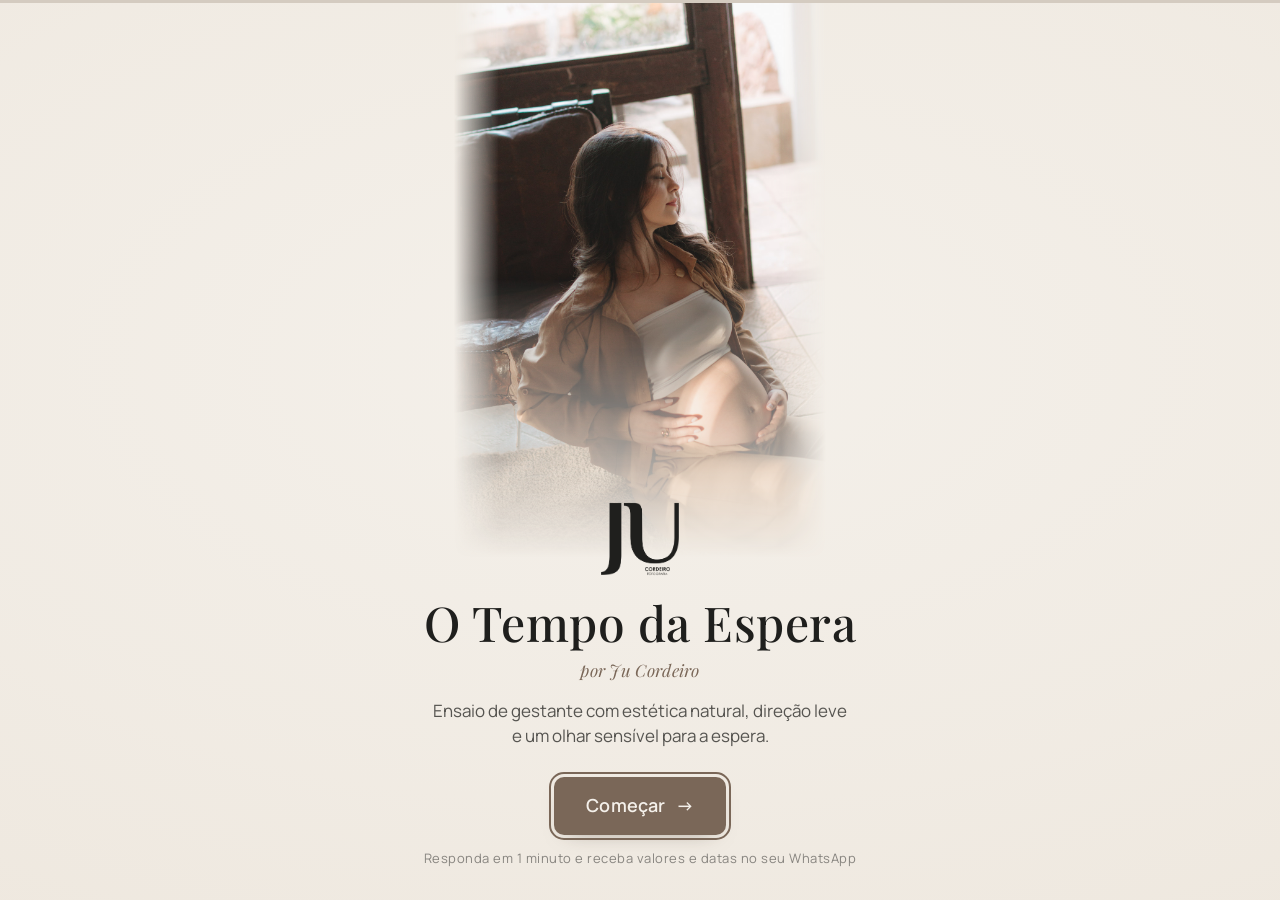
==== gestante.html @ 43895e8a "Liga o Pixel da Ju Cordeiro Co-Authored-By: Claude Opus 5.5 <noreply@anthropic.com>" ====
<!doctype html>
<html lang="pt-BR">
<head>
  <meta charset="utf-8">
  <meta name="viewport" content="width=device-width, initial-scale=1, viewport-fit=cover">
  <meta name="theme-color" content="#3D3331">
  <meta name="robots" content="noindex">
  <title>Ensaio gestante</title>
  <link rel="preconnect" href="https://fonts.googleapis.com">
  <link rel="preconnect" href="https://fonts.gstatic.com" crossorigin>
  <link rel="stylesheet" href="assets/style.css?v=202609291743">
</head>
<body class="form-page" data-form="gestante">
  <div class="progress" aria-hidden="true"><div class="progress-bar" id="progress-bar"></div></div>
  <div class="topbar is-hidden" id="topbar">
    <button class="back" id="back" type="button" aria-label="Voltar" hidden>←</button>
    <span class="progress-text" id="progress-text" aria-live="polite"></span>
  </div>
  <main id="stage"></main>

<p class="load-fail" id="load-fail" hidden>Não foi possível carregar os arquivos da pasta <b>assets/</b>. Confira se ela foi enviada junto com as páginas (assets/config.js, common.js, form.js e style.css) e abra a página em um navegador normal.</p>
  <script>setTimeout(function(){ if(!window.LP||!window.APP_CONFIG){ var e=document.getElementById('load-fail'); e.hidden=false; e.style.cssText='font:16px/1.5 system-ui,sans-serif;max-width:480px;margin:40px auto;padding:16px;border:1px solid #d33;border-radius:10px;color:#222;background:#fff'; } }, 1500);</script>
  <script src="assets/config.js?v=202609291743"></script>
  <script src="assets/common.js?v=202609291743"></script>
  <script src="assets/form.js?v=202609291743"></script>
</body>
</html>
---- assets/style.css ----
/* =====================================================================
   VISUAL — as cores e fontes vêm de config.js → tema.
   Os valores abaixo são só o padrão, caso o tema fique vazio.
   ===================================================================== */
:root {
  --bg-1: #8C8280;      /* fundo: centro */
  --bg-2: #3D3331;      /* fundo: bordas */
  --ink: #FFFFFF;       /* texto */
  --accent: #E2C3A8;    /* destaque: opção marcada, progresso, detalhes */
  --btn-1: #5B4034;     /* botão: início do degradê */
  --btn-2: #A88068;     /* botão: fim do degradê */
  --btn-ink: #FFFFFF;   /* texto do botão */
  --error: #FFB4A8;
  --display: "Playfair Display", Georgia, serif;
  --sans: "Manrope", system-ui, -apple-system, "Segoe UI", sans-serif;

  /* derivadas — não precisa mexer */
  --muted: color-mix(in srgb, var(--ink) 74%, transparent);
  --faint: color-mix(in srgb, var(--ink) 50%, transparent);
  --surface: color-mix(in srgb, var(--ink) 8%, transparent);
  --surface-2: color-mix(in srgb, var(--ink) 14%, transparent);
  --line: color-mix(in srgb, var(--ink) 26%, transparent);
  --accent-soft: color-mix(in srgb, var(--accent) 22%, transparent);
  --on-accent: var(--bg-2);
  --radius: 12px;
}

*, *::before, *::after { box-sizing: border-box; }
html { -webkit-text-size-adjust: 100%; background: var(--bg-2); }
body {
  margin: 0; min-height: 100dvh; color: var(--ink);
  font: 400 17px/1.5 var(--sans); -webkit-font-smoothing: antialiased;
  -webkit-tap-highlight-color: transparent;
}
body::before {
  content: ""; position: fixed; inset: 0; z-index: -1; pointer-events: none;
  background: radial-gradient(120% 90% at 50% 40%, var(--bg-1) 0%, color-mix(in srgb, var(--bg-1) 50%, var(--bg-2)) 55%, var(--bg-2) 100%);
}
button, input, textarea { font: inherit; color: inherit; }
a { color: inherit; }
:focus-visible { outline: 2px solid var(--accent); outline-offset: 3px; }

/* títulos em maiúsculas (tema.titulosMaiusculos) */
.caps .hero-title, .caps .hero-text, .caps .w-title, .caps .about-title { text-transform: uppercase; }

/* ---------- marca ---------- */
.brand { display: inline-flex; align-items: center; gap: 10px; font-weight: 600; font-size: 13px; letter-spacing: 3px; text-transform: uppercase; }
.brand[hidden] { display: none; }
.brand-logo { height: 44px; width: auto; max-width: 180px; object-fit: contain; }
.brand-mono {
  width: 42px; height: 42px; border-radius: 50%; display: grid; place-items: center; letter-spacing: 1px;
  background: transparent; color: var(--ink); border: 1px solid var(--line); font: 500 15px/1 var(--display);
}

/* ---------- botões ---------- */
.btn {
  display: inline-flex; align-items: center; justify-content: center; gap: 10px;
  min-height: 54px; padding: 0 28px; border-radius: 10px; border: 0; cursor: pointer;
  font-weight: 600; font-size: 17px; letter-spacing: .2px; text-decoration: none;
  transition: transform .15s, filter .2s, background .2s, opacity .2s;
}
.btn:active { transform: scale(.97); }
.btn-primary {
  color: var(--btn-ink); background: linear-gradient(100deg, var(--btn-1), var(--btn-2));
  box-shadow: 0 10px 28px -14px rgba(0, 0, 0, .6);
}
.btn-primary:hover { filter: brightness(1.08); }

/* brilho branco passando dentro do botão (tema.brilhoBotao) */
.btn-primary, .btn-wa { position: relative; overflow: hidden; isolation: isolate; }
.shine .btn-primary::after, .shine .btn-wa::after {
  content: ""; position: absolute; top: -10%; left: -70%; width: 50%; height: 120%; z-index: 1; pointer-events: none;
  background: linear-gradient(100deg, transparent 0%, rgba(255, 255, 255, .2) 30%, rgba(255, 255, 255, .75) 50%, rgba(255, 255, 255, .2) 70%, transparent 100%);
  transform: skewX(-20deg); animation: brilho 3.2s ease-in-out infinite;
}
@keyframes brilho { 0% { left: -70%; } 45%, 100% { left: 135%; } }
@media (prefers-reduced-motion: reduce) { .shine .btn-primary::after, .shine .btn-wa::after { animation: none; display: none; } }
.btn-ghost { background: transparent; color: var(--muted); padding: 0 12px; }
.btn-ghost:hover { color: var(--ink); }
.btn-lg { min-height: 58px; padding: 0 32px; font-size: 18px; }
.btn .arrow { transition: transform .2s; }
.btn:hover .arrow { transform: translateX(3px); }
.btn-wa { background: #1FA855; color: #fff; box-shadow: 0 10px 28px -14px rgba(0, 0, 0, .6); }
.btn-wa:hover { background: #178D46; }

/* =====================================================================
   PÁGINA INICIAL
   ===================================================================== */
.home { max-width: 560px; margin: 0 auto; padding: 40px 16px 48px; }
.home .sub { font: 500 20px/1.3 var(--display); margin: 32px 0 14px; }

.paths { display: grid; gap: 12px; }
.path {
  display: grid; grid-template-columns: 1fr auto; gap: 4px 16px; align-items: center;
  padding: 20px; border-radius: var(--radius); background: var(--surface); border: 1px solid var(--line);
  text-decoration: none; transition: border-color .2s, transform .15s, background .2s;
}
.path:hover { border-color: var(--accent); background: var(--surface-2); }
.path:active { transform: scale(.985); }
.path-tag { grid-column: 1; font-size: 11px; font-weight: 700; text-transform: uppercase; letter-spacing: 1.6px; color: var(--accent); }
.path-title { grid-column: 1; font: 500 20px/1.25 var(--display); }
.path-text { grid-column: 1; color: var(--muted); font-size: 15px; margin-top: 2px; }
.path-go {
  grid-column: 2; grid-row: 1 / span 3; width: 44px; height: 44px; border-radius: 50%;
  display: grid; place-items: center; background: var(--accent-soft); color: var(--accent); font-weight: 700;
}
.path-time { grid-column: 1; margin-top: 6px; font-size: 13px; color: var(--faint); font-weight: 600; }
.path-wa .path-go { background: #25D36626; color: #6EE7A0; }
.home-foot { margin-top: 36px; color: var(--faint); font-size: 13px; text-align: center; }

/* ---------- abertura (hero) ---------- */
.hero {
  position: relative; overflow: hidden; isolation: isolate; text-align: center;
  min-height: 92svh; display: flex; align-items: center; justify-content: center;
}
.hero-content { position: relative; z-index: 2; width: 100%; max-width: 640px; padding: 48px 20px 56px; }
.hero-photo { position: absolute; z-index: 1; object-fit: cover; pointer-events: none; }
.brand-hero:not([hidden]) { display: flex; flex-direction: column; justify-content: center; margin: 0 auto 22px; gap: 10px; width: fit-content; }
.brand-hero .brand-logo { height: 64px; max-width: 220px; }
.brand-hero .brand-mono { width: 52px; height: 52px; font-size: 18px; }
.brand-hero .brand-name { font-weight: 500; letter-spacing: 4px; opacity: .9; }
.hero-selo { margin: 0 0 14px; font-size: 12px; font-weight: 700; letter-spacing: 3px; text-transform: uppercase; color: var(--accent); }
.hero-title, .w-title { overflow-wrap: normal; word-break: normal; hyphens: manual; }
.hero-title {
  font: 500 clamp(32px, 9vw, 64px)/1.08 var(--display); letter-spacing: .5px;
  margin: 0 0 18px; text-wrap: balance; text-shadow: 0 2px 24px rgba(0, 0, 0, .18);
}
.hero-text {
  font: 400 clamp(16px, 4.2vw, 21px)/1.45 var(--display); letter-spacing: .6px;
  margin: 0 auto 30px; max-width: 30ch; opacity: .95; text-wrap: balance;
}
.hero-cta { min-height: 58px; padding: 0 32px; }
.hero-link { display: block; width: fit-content; margin: 18px auto 0; font-size: 15px; color: var(--muted); text-underline-offset: 4px; }
.hero-link:hover { color: var(--ink); }

/* celular: a 1ª foto ocupa o topo e se dissolve no fundo */
.hero.has-photo { align-items: flex-end; }
.hero.has-photo .hero-content { padding-top: 30svh; padding-bottom: 32px; }
.hero.has-photo .hero-content .brand-hero { display: none; }
.hero.has-photo .hero-title { font-size: clamp(28px, 7.6vw, 64px); margin-bottom: 12px; }
.hero.has-photo .hero-text { font-size: clamp(15px, 3.8vw, 21px); margin-bottom: 22px; }
.brand-top { position: absolute; z-index: 2; top: 18px; left: 0; right: 0; text-shadow: 0 1px 12px rgba(0, 0, 0, .35); }
.brand-top .brand-logo { height: 48px; }
.brand-top .brand-mono { width: 42px; height: 42px; font-size: 15px; }
.hero-left {
  inset: 0 0 auto 0; width: 100%; height: 60svh; object-position: center 20%;
  -webkit-mask-image: linear-gradient(to bottom, #000 55%, transparent 100%); mask-image: linear-gradient(to bottom, #000 55%, transparent 100%);
}
.hero.has-photo .hero-content::before {
  content: ""; position: absolute; inset: -40px 0 0; z-index: -1;
  background: linear-gradient(to bottom, transparent, color-mix(in srgb, var(--bg-2) 60%, transparent) 25%, color-mix(in srgb, var(--bg-2) 60%, transparent) 70%, transparent);
}
.hero-right { display: none; }

/* computador: fotos nas laterais, texto no centro */
@media (min-width: 900px) {
  .hero, .hero.has-photo { min-height: 100svh; align-items: center; }
  .hero.has-photo .hero-content { padding-top: 48px; padding-bottom: 56px; }
  .hero.has-photo .hero-content .brand-hero { display: flex; }
  .brand-top { display: none !important; }
  .hero.has-photo .hero-content::before { display: none; }
  .hero-left, .hero-right { display: block; top: 0; bottom: 0; height: 100%; width: 34%; object-position: center top; }
  .hero-left { left: 0; right: auto; -webkit-mask-image: linear-gradient(to right, #000 55%, transparent); mask-image: linear-gradient(to right, #000 55%, transparent); }
  .hero-right { right: 0; -webkit-mask-image: linear-gradient(to left, #000 55%, transparent); mask-image: linear-gradient(to left, #000 55%, transparent); }
  .hero.one-photo .hero-left { width: 42%; }
  .hero.one-photo .hero-content { margin-left: 34%; }
}

/* logo em imagem: tamanhos por lugar */
.brand-hero .brand-logo { height: 96px; max-width: 240px; }
.brand-top .brand-logo { height: 76px; max-width: 200px; }
.step-welcome .brand-logo { height: 84px; max-width: 220px; }

/* ---------- apresentação e quadro de fotos ---------- */
.about { margin: 0 0 8px; }
.about-title { font: 500 22px/1.3 var(--display); letter-spacing: .6px; margin: 0 0 10px; }
.about-text { color: var(--muted); margin: 0 0 18px; }
.gallery { display: grid; gap: 6px; grid-template-columns: repeat(3, 1fr); }
.gallery.n1 { grid-template-columns: 1fr; }
.gallery.n2, .gallery.n4 { grid-template-columns: repeat(2, 1fr); }
.gallery.n5 .g-item:first-child { grid-row: span 2; }
.g-item {
  display: block; padding: 0; border: 0; border-radius: 8px; overflow: hidden; cursor: zoom-in;
  aspect-ratio: 3 / 4; background: var(--surface);
}
.gallery.n1 .g-item { aspect-ratio: 4 / 5; }
.gallery.n5 .g-item:first-child { aspect-ratio: auto; }
.g-item img { width: 100%; height: 100%; object-fit: cover; display: block; transition: transform .4s; }
.g-item:hover img { transform: scale(1.04); }
.gallery-strip { margin: 0 auto 26px; max-width: 360px; width: 100%; }

.lightbox {
  position: fixed; inset: 0; z-index: 50; background: rgba(12, 11, 10, .94);
  display: grid; place-items: center; padding: 56px 12px; animation: fade .2s ease;
}
.lightbox img { max-width: 100%; max-height: 100%; object-fit: contain; border-radius: 6px; }
.lb-close, .lb-nav {
  position: absolute; border: 0; background: rgba(255, 255, 255, .12); color: #fff; cursor: pointer;
  width: 44px; height: 44px; border-radius: 50%; font-size: 28px; line-height: 1; display: grid; place-items: center;
}
.lb-close { top: 10px; right: 10px; }
.lb-nav { top: 50%; transform: translateY(-50%); }
.lb-prev { left: 8px; } .lb-next { right: 8px; }
@keyframes fade { from { opacity: 0; } }

/* =====================================================================
   FORMULÁRIO
   ===================================================================== */
.form-page { display: flex; flex-direction: column; min-height: 100dvh; overflow-x: hidden; }

.progress { position: fixed; inset: 0 0 auto 0; height: 3px; background: var(--surface-2); z-index: 10; }
.progress-bar { height: 100%; width: 0; background: var(--accent); transition: width .5s cubic-bezier(.2, .8, .2, 1); }

.topbar {
  position: fixed; top: 3px; left: 0; right: 0; z-index: 9; height: 52px;
  display: flex; align-items: center; justify-content: space-between; padding: 0 8px 0 4px;
  background: color-mix(in srgb, var(--bg-2) 30%, transparent);
  -webkit-backdrop-filter: blur(10px); backdrop-filter: blur(10px); transition: opacity .3s;
}
.topbar.is-hidden { opacity: 0; pointer-events: none; }
.back {
  width: 44px; height: 44px; border: 0; background: none; border-radius: 50%; cursor: pointer;
  font-size: 22px; color: var(--muted); display: grid; place-items: center;
}
.back:hover { color: var(--ink); background: var(--surface); }
.progress-text { font-size: 12px; font-weight: 700; letter-spacing: 1px; color: var(--muted); padding-right: 8px; font-variant-numeric: tabular-nums; }

#stage { flex: 1; display: flex; position: relative; }
.step {
  width: 100%; max-width: 600px; margin: 0 auto; padding: 88px 20px 40px;
  display: flex; flex-direction: column; justify-content: center; min-height: 100dvh;
  transition: opacity .32s ease, transform .42s cubic-bezier(.2, .8, .2, 1);
}
.step.enter { opacity: 0; transform: translateY(28px); }
.step.enter-back { opacity: 0; transform: translateY(-28px); }
.step.leave { opacity: 0; transform: translateY(-28px); transition-duration: .22s; }
.step.leave-back { opacity: 0; transform: translateY(28px); transition-duration: .22s; }
@media (prefers-reduced-motion: reduce) { .step, .progress-bar { transition: none !important; } }

.q-num { margin: 0 0 10px; font-size: 12px; font-weight: 700; letter-spacing: 2px; text-transform: uppercase; color: var(--accent); }
.q-title { font: 500 clamp(25px, 6.6vw, 36px)/1.22 var(--display); margin: 0 0 8px; text-wrap: balance; }
.q-help { color: var(--muted); margin: 0 0 4px; font-size: 16px; }
.q-body { margin-top: 24px; }

.field {
  width: 100%; border: 0; border-bottom: 1.5px solid var(--line); background: transparent; color: var(--ink);
  padding: 10px 2px; font-size: 22px; border-radius: 0; outline: none; transition: border-color .2s;
  caret-color: var(--accent);
}
.field:focus { border-color: var(--accent); }
.field::placeholder { color: var(--faint); }
textarea.field { resize: none; line-height: 1.4; min-height: 96px; font-size: 19px; }

.options { display: grid; gap: 10px; }
.option {
  display: flex; align-items: center; gap: 14px; width: 100%; min-height: 58px; padding: 12px 16px;
  text-align: left; background: var(--surface); border: 1px solid var(--line); border-radius: var(--radius);
  cursor: pointer; font-size: 17px; font-weight: 500; transition: border-color .15s, background .15s, transform .12s;
}
.option:hover { border-color: color-mix(in srgb, var(--accent) 60%, var(--line)); background: var(--surface-2); }
.option:active { transform: scale(.985); }
.option .key {
  flex: none; width: 28px; height: 28px; border-radius: 7px; display: grid; place-items: center;
  font-size: 12px; font-weight: 700; border: 1px solid var(--line); color: var(--muted);
}
.option .label { flex: 1; }
.option .check { flex: none; width: 22px; height: 22px; border-radius: 50%; border: 1px solid var(--line); position: relative; }
.option[role="checkbox"] .check { border-radius: 6px; }
.option.is-on { border-color: var(--accent); background: var(--accent-soft); }
.option.is-on .key { background: var(--accent); border-color: var(--accent); color: var(--on-accent); }
.option.is-on .check { background: var(--accent); border-color: var(--accent); }
.option.is-on .check::after {
  content: ""; position: absolute; left: 7px; top: 3px; width: 5px; height: 10px;
  border: solid var(--on-accent); border-width: 0 2px 2px 0; transform: rotate(45deg);
}
.option.pulse { animation: pulse .34s ease; }
@keyframes pulse { 40% { transform: scale(.98); } }

.actions { display: flex; align-items: center; flex-wrap: wrap; gap: 10px 14px; margin-top: 28px; }
.hint { font-size: 13px; color: var(--faint); }
.error { min-height: 22px; margin: 12px 0 0; color: var(--error); font-size: 15px; font-weight: 600; }
.shake { animation: shake .35s ease; }
@keyframes shake { 20%, 60% { transform: translateX(-6px); } 40%, 80% { transform: translateX(6px); } }

/* boas-vindas e final: centralizados, como a abertura */
.step-welcome, .step-final { text-align: center; align-items: center; }
.step-welcome .brand:not([hidden]) { display: flex; flex-direction: column; gap: 10px; margin-bottom: 26px; }
.step-welcome .actions, .step-final .actions { justify-content: center; }
.w-title { font: 500 clamp(28px, 7.8vw, 48px)/1.12 var(--display); letter-spacing: .5px; margin: 0 0 16px; text-wrap: balance; }
.w-text { color: var(--muted); margin: 0 auto; max-width: 42ch; }
.w-time { margin: 14px 0 0; font-size: 13px; letter-spacing: .5px; color: var(--faint); }
.step-final .w-text { margin-bottom: 28px; }
.step-final .btn-ghost { margin-top: 10px; }
.done-mark {
  width: 76px; height: 76px; border-radius: 50%; margin-bottom: 24px; position: relative;
  border: 1px solid var(--accent); background: var(--accent-soft); animation: pop .5s cubic-bezier(.2, 1.4, .4, 1);
}
.done-mark::after {
  content: ""; position: absolute; left: 29px; top: 17px; width: 14px; height: 28px;
  border: solid var(--accent); border-width: 0 3px 3px 0; transform: rotate(45deg);
}
@keyframes pop { from { transform: scale(.4); opacity: 0; } }

/* ---------- vitrine (carrossel no meio do formulário) ---------- */
.step-galeria { text-align: center; align-items: center; }
.step-galeria .q-title { margin-bottom: 6px; }
.coverflow {
  position: relative; margin: 22px auto 0; touch-action: pan-y; user-select: none;
  width: min(100%, 480px, calc(58svh * 1.29)); aspect-ratio: 1.29;
}
.cf-slide {
  position: absolute; top: 0; left: 50%; width: 62%; aspect-ratio: 4 / 5; cursor: pointer;
  border-radius: 14px; overflow: hidden; background: var(--surface);
  transform: translateX(-50%) scale(1); opacity: 1; z-index: 3;
  box-shadow: 0 22px 44px -22px rgba(0, 0, 0, .75);
  transition: transform .7s cubic-bezier(.22, .8, .24, 1), opacity .7s ease, filter .7s ease;
}
.cf-slide img { width: 100%; height: 100%; object-fit: cover; display: block; pointer-events: none; -webkit-user-drag: none; }
.cf-slide.is-left  { transform: translateX(-112%) scale(.78); opacity: .75; filter: brightness(.55) saturate(.85); z-index: 2; }
.cf-slide.is-right { transform: translateX(12%) scale(.78);   opacity: .75; filter: brightness(.55) saturate(.85); z-index: 2; }
.cf-slide.is-hidden-left  { transform: translateX(-150%) scale(.6); opacity: 0; z-index: 1; pointer-events: none; }
.cf-slide.is-hidden-right { transform: translateX(50%) scale(.6);   opacity: 0; z-index: 1; pointer-events: none; }
.cf-slide.is-center { cursor: grab; }
@media (prefers-reduced-motion: reduce) { .cf-slide { transition: opacity .3s; } }
.car-dots { display: flex; justify-content: center; gap: 8px; margin-top: 16px; }
.car-dots button {
  width: 7px; height: 7px; padding: 0; border: 0; border-radius: 99px; cursor: pointer;
  background: var(--line); transition: width .3s, background .3s;
}
.car-dots button.on { width: 22px; background: var(--accent); }
.step-galeria .actions { justify-content: center; margin-top: 22px; }

/* ---------- abertura do formulário com fotos nas laterais (capa) ---------- */
.step.welcome-cover { max-width: none; padding: 0; position: relative; overflow: hidden; justify-content: flex-end; }
.wc-photo { position: absolute; top: 0; z-index: 0; object-fit: cover; object-position: center top; pointer-events: none; }
.wc-content { position: relative; z-index: 1; width: 100%; max-width: 600px; margin: 0 auto; padding: 0 20px 36px; display: flex; flex-direction: column; align-items: center; }
/* celular: as duas fotos no alto, cada uma de um lado, dissolvendo no centro e embaixo */
.wc-left, .wc-right {
  width: 51%; height: 62svh; object-position: center top;
  -webkit-mask-image: var(--wc-mask-x), linear-gradient(to bottom, #000 55%, transparent 100%);
  mask-image: var(--wc-mask-x), linear-gradient(to bottom, #000 55%, transparent 100%);
  -webkit-mask-composite: source-in; mask-composite: intersect;
}
.wc-left { left: 0; --wc-mask-x: linear-gradient(to right, #000 70%, transparent 100%); }
.wc-right { right: 0; --wc-mask-x: linear-gradient(to left, #000 70%, transparent 100%); }
.wc-mirror { transform: scaleX(-1); --wc-mask-x: linear-gradient(to right, #000 70%, transparent 100%); }
.welcome-cover .wc-content { padding-top: 40svh; }
.welcome-cover .wc-content::before {
  content: ""; position: absolute; inset: -60px 0 0; z-index: -1; pointer-events: none;
  background: linear-gradient(to bottom, transparent, color-mix(in srgb, var(--bg-2) 45%, transparent) 30%, color-mix(in srgb, var(--bg-2) 45%, transparent) 75%, transparent);
}
.welcome-cover .brand:not([hidden]) { margin-bottom: 18px; }
.welcome-cover .w-title { text-shadow: 0 2px 24px rgba(0, 0, 0, .25); }
/* computador: fotos de altura inteira nas laterais, texto no centro */
@media (min-width: 900px) {
  .step.welcome-cover { justify-content: center; }
  /* a foto inteira aparece (altura da tela, largura proporcional), presa embaixo nos cantos,
     com degradê para o centro e um leve degradê no topo — como uma capa */
  .wc-left, .wc-right {
    top: auto; bottom: 0; height: 100%; width: auto; max-width: 40%;
    object-fit: cover; object-position: center top;
    -webkit-mask-image: var(--wc-mask-x), linear-gradient(to bottom, transparent 0, #000 14%);
    mask-image: var(--wc-mask-x), linear-gradient(to bottom, transparent 0, #000 14%);
  }
  .wc-left { --wc-mask-x: linear-gradient(to right, #000 62%, transparent 100%); }
  .wc-right { --wc-mask-x: linear-gradient(to left, #000 62%, transparent 100%); }
  .wc-mirror { --wc-mask-x: linear-gradient(to right, #000 62%, transparent 100%); }
  .welcome-cover .wc-content { padding: 48px 20px; }
  .welcome-cover .wc-content::before { display: none; }
}

/* ---------- abertura com UMA foto centralizada no topo (boasVindas.fotoCentral) ---------- */
.wc-center {
  left: 50%; transform: translateX(-50%); width: 100%; max-width: 560px; height: 60svh; object-position: center 25%;
  -webkit-mask-image: linear-gradient(to bottom, #000 50%, transparent 100%), linear-gradient(to right, transparent 0, #000 12%, #000 88%, transparent 100%);
  mask-image: linear-gradient(to bottom, #000 50%, transparent 100%), linear-gradient(to right, transparent 0, #000 12%, #000 88%, transparent 100%);
  -webkit-mask-composite: source-in; mask-composite: intersect;
}
@media (max-width: 559px) {
  .wc-center { -webkit-mask-image: linear-gradient(to bottom, #000 50%, transparent 100%); mask-image: linear-gradient(to bottom, #000 50%, transparent 100%); }
}
.welcome-center .wc-content { padding-top: 44svh; }
/* o véu que ajuda a ler o texto começa só na parte de baixo da foto (antes cobria a foto inteira) */
.welcome-center .wc-content::before { top: calc(44svh - 70px); }
.welcome-cover:not(.welcome-center) .wc-content::before { top: calc(40svh - 70px); }
.tema-claro .welcome-cover .wc-content::before { background: linear-gradient(to bottom, transparent, color-mix(in srgb, var(--bg-1) 55%, transparent) 30%, color-mix(in srgb, var(--bg-1) 55%, transparent) 75%, transparent); }
@media (min-width: 900px) {
  .step.welcome-center { justify-content: flex-end; }
  .wc-center { height: 62vh; width: auto; max-width: 70%; top: 0; bottom: auto; }
  .welcome-center .wc-content { padding: 45vh 20px 32px; }
  .welcome-center .wc-content::before { display: none; }
}

/* ---------- assinatura abaixo do título (boasVindas.assinatura) ---------- */
.w-byline { margin: -6px 0 16px; font: italic 400 17px/1.3 var(--display); color: var(--accent); letter-spacing: .3px; }

/* ---------- tema claro (tema.claro) ---------- */
.tema-claro .w-title, .tema-claro .hero-title, .tema-claro.welcome-cover .w-title, .tema-claro .welcome-cover .w-title { text-shadow: none; }
.tema-claro .btn-primary, .tema-claro .btn-wa { box-shadow: 0 8px 22px -14px rgba(60, 45, 35, .55); }
.tema-claro .car-track, .tema-claro .cf-slide { box-shadow: 0 18px 36px -22px rgba(60, 45, 35, .55); }
.tema-claro .cf-slide.is-left, .tema-claro .cf-slide.is-right { filter: brightness(.9) saturate(.85); opacity: .6; }
.tema-claro .topbar { background: color-mix(in srgb, var(--bg-1) 70%, transparent); }
.tema-claro .done-mark { background: var(--surface); }

@media (min-width: 720px) {
  .step { padding-top: 100px; }
  .home { padding-top: 56px; }
}
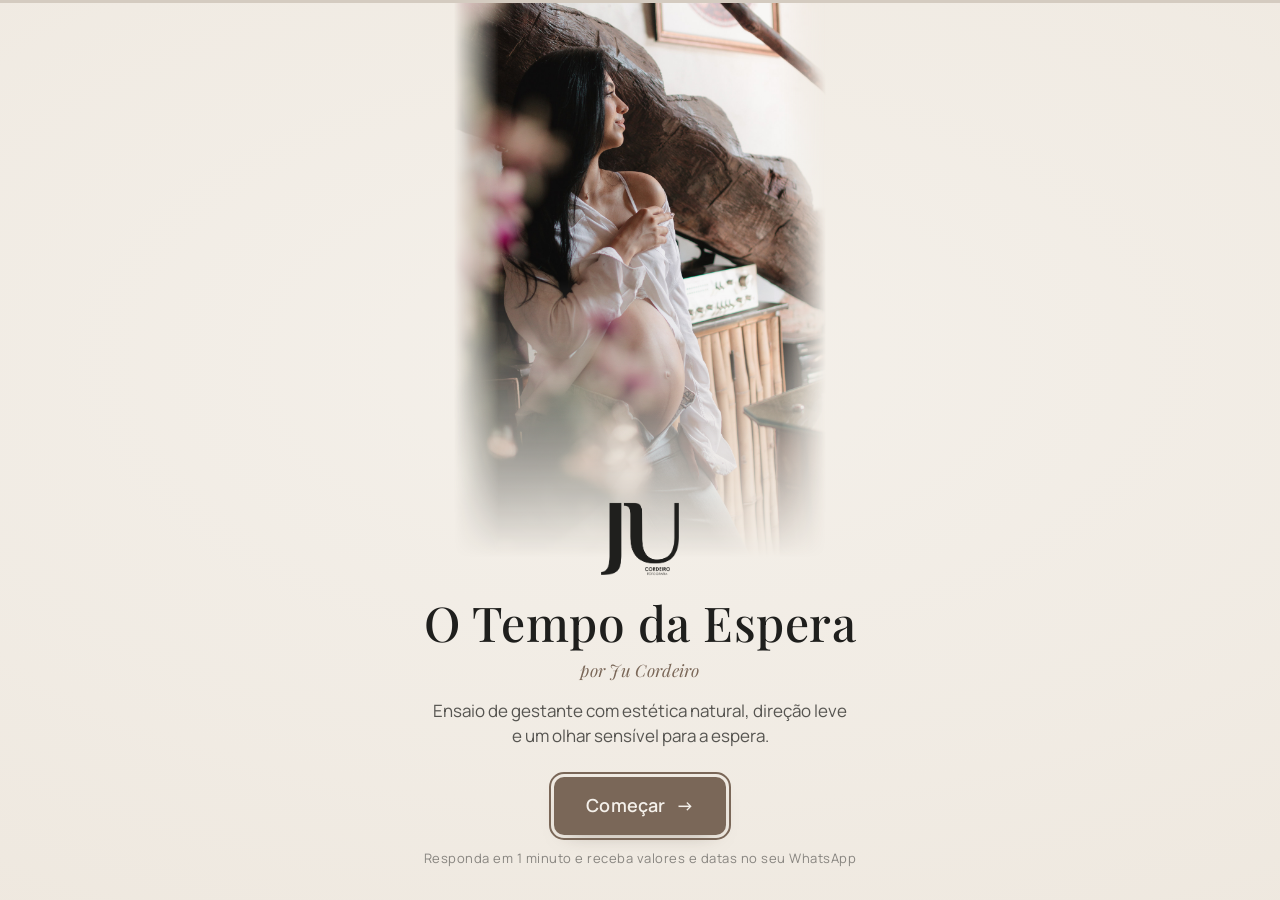
==== commit eb34a445: "Nova foto de capa; antiga capa entra no carrossel (9 fotos) Co-Authored-By: Claude Opus 5.5 <noreply" ====
--- a/gestante.html
+++ b/gestante.html
@@ -8,7 +8,7 @@
   <title>Ensaio gestante</title>
   <link rel="preconnect" href="https://fonts.googleapis.com">
   <link rel="preconnect" href="https://fonts.gstatic.com" crossorigin>
-  <link rel="stylesheet" href="assets/style.css?v=202609291743">
+  <link rel="stylesheet" href="assets/style.css?v=202609301037">
 </head>
 <body class="form-page" data-form="gestante">
   <div class="progress" aria-hidden="true"><div class="progress-bar" id="progress-bar"></div></div>
@@ -20,8 +20,8 @@
 
 <p class="load-fail" id="load-fail" hidden>Não foi possível carregar os arquivos da pasta <b>assets/</b>. Confira se ela foi enviada junto com as páginas (assets/config.js, common.js, form.js e style.css) e abra a página em um navegador normal.</p>
   <script>setTimeout(function(){ if(!window.LP||!window.APP_CONFIG){ var e=document.getElementById('load-fail'); e.hidden=false; e.style.cssText='font:16px/1.5 system-ui,sans-serif;max-width:480px;margin:40px auto;padding:16px;border:1px solid #d33;border-radius:10px;color:#222;background:#fff'; } }, 1500);</script>
-  <script src="assets/config.js?v=202609291743"></script>
-  <script src="assets/common.js?v=202609291743"></script>
-  <script src="assets/form.js?v=202609291743"></script>
+  <script src="assets/config.js?v=202609301037"></script>
+  <script src="assets/common.js?v=202609301037"></script>
+  <script src="assets/form.js?v=202609301037"></script>
 </body>
 </html>
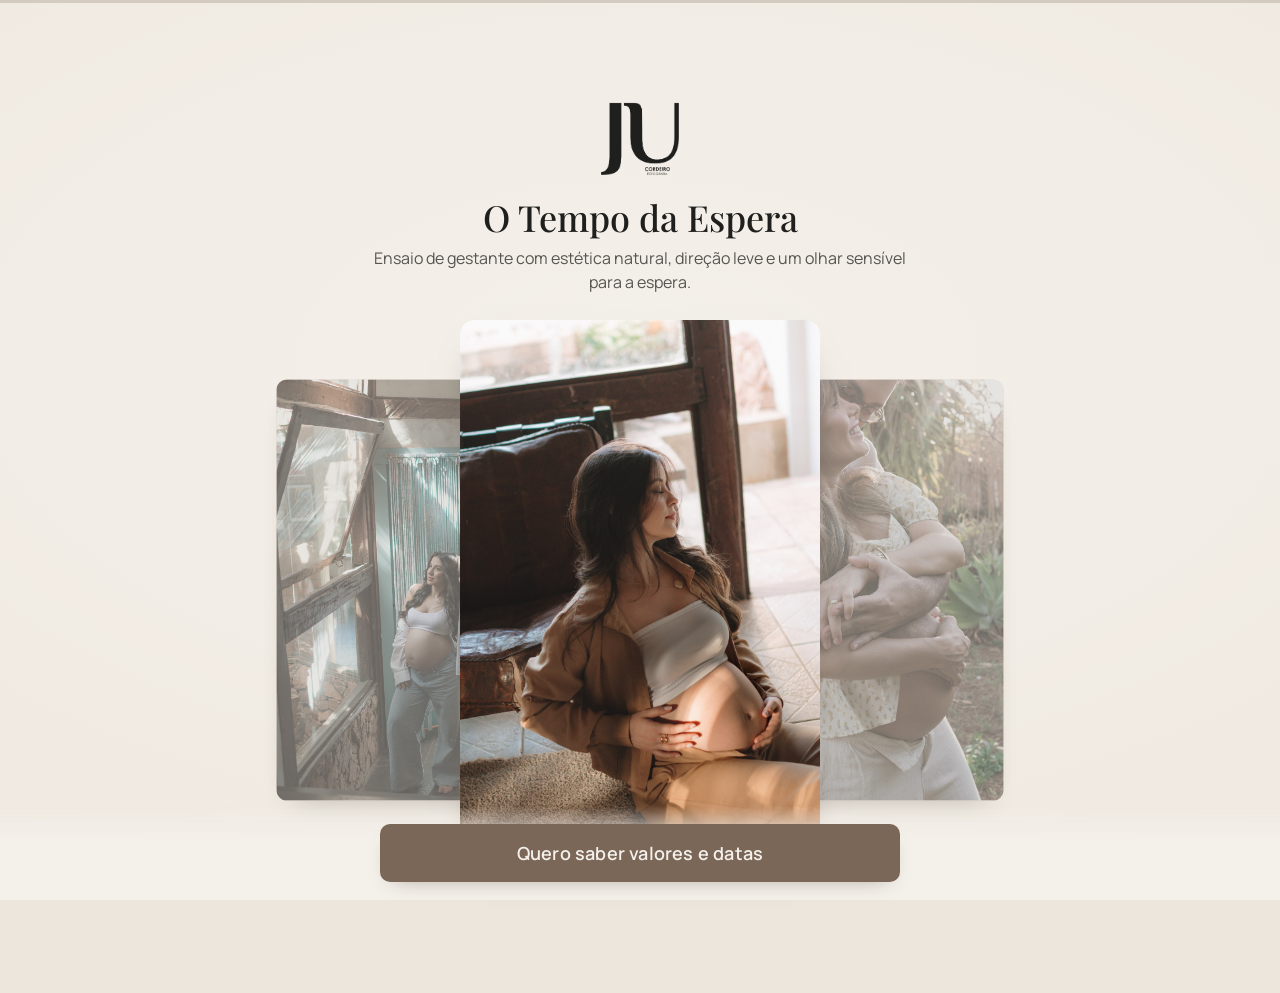
==== commit c96729b6: "Páginas apontam para os arquivos novos (versão do cache)" ====
--- a/gestante.html
+++ b/gestante.html
@@ -8,7 +8,7 @@
   <title>Ensaio gestante</title>
   <link rel="preconnect" href="https://fonts.googleapis.com">
   <link rel="preconnect" href="https://fonts.gstatic.com" crossorigin>
-  <link rel="stylesheet" href="assets/style.css?v=202609301037">
+  <link rel="stylesheet" href="assets/style.css?v=202610291730">
 </head>
 <body class="form-page" data-form="gestante">
   <div class="progress" aria-hidden="true"><div class="progress-bar" id="progress-bar"></div></div>
@@ -20,8 +20,8 @@
 
 <p class="load-fail" id="load-fail" hidden>Não foi possível carregar os arquivos da pasta <b>assets/</b>. Confira se ela foi enviada junto com as páginas (assets/config.js, common.js, form.js e style.css) e abra a página em um navegador normal.</p>
   <script>setTimeout(function(){ if(!window.LP||!window.APP_CONFIG){ var e=document.getElementById('load-fail'); e.hidden=false; e.style.cssText='font:16px/1.5 system-ui,sans-serif;max-width:480px;margin:40px auto;padding:16px;border:1px solid #d33;border-radius:10px;color:#222;background:#fff'; } }, 1500);</script>
-  <script src="assets/config.js?v=202609301037"></script>
-  <script src="assets/common.js?v=202609301037"></script>
-  <script src="assets/form.js?v=202609301037"></script>
+  <script src="assets/config.js?v=202610291730"></script>
+  <script src="assets/common.js?v=202610291730"></script>
+  <script src="assets/form.js?v=202610291730"></script>
 </body>
 </html>
--- a/assets/style.css
+++ b/assets/style.css
@@ -289,6 +289,12 @@
 .w-title { font: 500 clamp(28px, 7.8vw, 48px)/1.12 var(--display); letter-spacing: .5px; margin: 0 0 16px; text-wrap: balance; }
 .w-text { color: var(--muted); margin: 0 auto; max-width: 42ch; }
 .w-time { margin: 14px 0 0; font-size: 13px; letter-spacing: .5px; color: var(--faint); }
+/* nome já na abertura (boasVindas.nomeNaAbertura) */
+.w-ask-box { width: 100%; max-width: 420px; margin: 26px auto 0; }
+.w-ask { margin: 0 0 4px; font: 500 clamp(19px, 5vw, 23px)/1.3 var(--display); color: var(--ink); }
+.w-field { text-align: center; font-size: 20px; }
+.w-ask-box .error { min-height: 0; margin-top: 8px; }
+.w-ask-box .actions { margin-top: 18px; }
 .step-final .w-text { margin-bottom: 28px; }
 .step-final .btn-ghost { margin-top: 10px; }
 .done-mark {
@@ -329,6 +335,25 @@
 }
 .car-dots button.on { width: 22px; background: var(--accent); }
 .step-galeria .actions { justify-content: center; margin-top: 22px; }
+
+
+/* ---------- modo vitrine: só carrossel + botão do WhatsApp fixo embaixo ---------- */
+.step-so-vitrine { padding-top: 28px; padding-bottom: 110px; justify-content: flex-start; }
+.step-so-vitrine .brand { margin: 0 auto 18px; }
+.step-so-vitrine .actions {
+  position: fixed; left: 0; right: 0; bottom: 0; z-index: 20; margin: 0; justify-content: center;
+  padding: 18px 20px calc(18px + env(safe-area-inset-bottom));
+  background: linear-gradient(to top, var(--bg-1) 62%, transparent);
+}
+.step-so-vitrine .actions .btn { width: 100%; max-width: 520px; justify-content: center; }
+.step-so-vitrine .btn-pulso { animation: pulso 1.8s ease-in-out infinite; }
+.step-so-vitrine .btn-pulso:hover, .step-so-vitrine .btn-pulso:active { animation-play-state: paused; }
+@keyframes pulso {
+  0%   { transform: scale(1);    box-shadow: 0 10px 28px -14px rgba(60, 45, 35, .55), 0 0 0 0 color-mix(in srgb, var(--btn-1) 55%, transparent); }
+  60%  { transform: scale(1.04); box-shadow: 0 10px 28px -14px rgba(60, 45, 35, .55), 0 0 0 16px color-mix(in srgb, var(--btn-1) 0%, transparent); }
+  100% { transform: scale(1);    box-shadow: 0 10px 28px -14px rgba(60, 45, 35, .55), 0 0 0 0 color-mix(in srgb, var(--btn-1) 0%, transparent); }
+}
+@media (prefers-reduced-motion: reduce) { .step-so-vitrine .btn-pulso { animation: none; } }
 
 /* ---------- abertura do formulário com fotos nas laterais (capa) ---------- */
 .step.welcome-cover { max-width: none; padding: 0; position: relative; overflow: hidden; justify-content: flex-end; }
